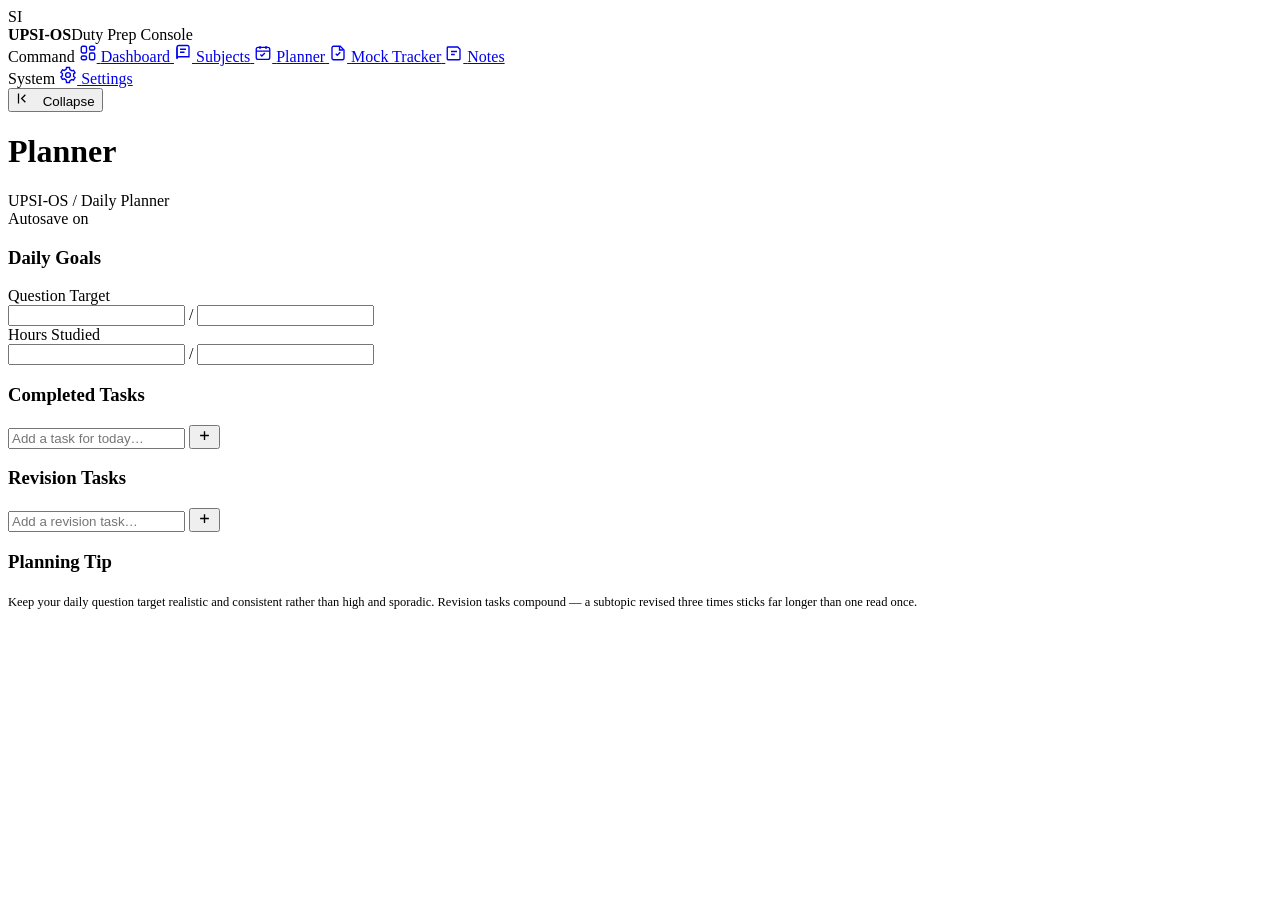
==== planner.html @ 26bcea8f "Add files via upload" ====
<!DOCTYPE html>
<html lang="en">
<head>
<meta charset="UTF-8" />
<meta name="viewport" content="width=device-width, initial-scale=1.0" />
<title>Planner · UPSI-OS</title>
<link rel="stylesheet" href="css/style.css" />
<link rel="stylesheet" href="css/planner.css" />
</head>
<body>

<div class="app-shell">

  <aside class="sidebar">
    <div class="brand">
      <div class="brand-mark">SI</div>
      <div class="brand-text"><strong>UPSI-OS</strong><span>Duty Prep Console</span></div>
    </div>

    <nav class="nav-group">
      <span class="nav-label">Command</span>
      <a class="nav-link" href="index.html">
        <span class="icon"><svg viewBox="0 0 24 24" width="18" height="18" fill="none" stroke="currentColor" stroke-width="1.8"><rect x="3" y="3" width="7" height="9" rx="2"/><rect x="14" y="3" width="7" height="5" rx="2"/><rect x="14" y="12" width="7" height="9" rx="2"/><rect x="3" y="16" width="7" height="5" rx="2"/></svg></span>
        <span>Dashboard</span>
      </a>
      <a class="nav-link" href="subjects.html">
        <span class="icon"><svg viewBox="0 0 24 24" width="18" height="18" fill="none" stroke="currentColor" stroke-width="1.8"><path d="M4 19.5A2.5 2.5 0 0 1 6.5 17H20V4a2 2 0 0 0-2-2H6.5A2.5 2.5 0 0 0 4 4.5v15Z"/><path d="M4 19.5V4.5"/><path d="M8 7h8M8 11h6"/></svg></span>
        <span>Subjects</span>
      </a>
      <a class="nav-link active" href="planner.html">
        <span class="icon"><svg viewBox="0 0 24 24" width="18" height="18" fill="none" stroke="currentColor" stroke-width="1.8"><rect x="3" y="4.5" width="18" height="16" rx="2.5"/><path d="M8 2.5v4M16 2.5v4M3 9.5h18"/><path d="m8.5 14 2 2 4-4"/></svg></span>
        <span>Planner</span>
      </a>
      <a class="nav-link" href="mock.html">
        <span class="icon"><svg viewBox="0 0 24 24" width="18" height="18" fill="none" stroke="currentColor" stroke-width="1.8"><path d="M4 19V5a2 2 0 0 1 2-2h9l5 5v11a2 2 0 0 1-2 2H6a2 2 0 0 1-2-2Z"/><path d="M14 3v5h5M9 13l2 2 4-4"/></svg></span>
        <span>Mock Tracker</span>
      </a>
      <a class="nav-link" href="notes.html">
        <span class="icon"><svg viewBox="0 0 24 24" width="18" height="18" fill="none" stroke="currentColor" stroke-width="1.8"><path d="M4 4h13l3 3v13a1 1 0 0 1-1 1H4a1 1 0 0 1-1-1V5a1 1 0 0 1 1-1Z"/><path d="M8 10h8M8 14h5"/></svg></span>
        <span>Notes</span>
      </a>
    </nav>

    <nav class="nav-group">
      <span class="nav-label">System</span>
      <a class="nav-link" href="settings.html">
        <span class="icon"><svg viewBox="0 0 24 24" width="18" height="18" fill="none" stroke="currentColor" stroke-width="1.8"><circle cx="12" cy="12" r="3.2"/><path d="M19.4 13.5a7.9 7.9 0 0 0 0-3l2-1.4-2-3.4-2.3.7a8 8 0 0 0-2.6-1.5L14 2h-4l-.5 2.4a8 8 0 0 0-2.6 1.5l-2.3-.7-2 3.4 2 1.4a7.9 7.9 0 0 0 0 3l-2 1.4 2 3.4 2.3-.7c.77.65 1.65 1.16 2.6 1.5L10 22h4l.5-2.4a8 8 0 0 0 2.6-1.5l2.3.7 2-3.4-2-1.4Z"/></svg></span>
        <span>Settings</span>
      </a>
    </nav>

    <div class="sidebar-footer">
      <button class="sidebar-collapse-btn">
        <svg viewBox="0 0 24 24" width="15" height="15" fill="none" stroke="currentColor" stroke-width="2"><path d="M15 18l-6-6 6-6M4 4v16"/></svg>
        <span class="collapse-label" style="margin-left:8px">Collapse</span>
      </button>
    </div>
  </aside>

  <header class="topbar">
    <div class="topbar-title">
      <h1>Planner</h1>
      <span class="breadcrumb" data-planner-date-label>UPSI-OS / Daily Planner</span>
    </div>
    <div class="topbar-actions">
      <span class="autosave-indicator" data-autosave-indicator><span class="dot"></span><span>Autosave on</span></span>
    </div>
  </header>

  <main class="main page-fade">

    <div class="date-strip" data-date-strip></div>

    <div class="grid planner-grid">

      <div class="flex-col gap-4">
        <div class="card">
          <div class="card-title"><h3>Daily Goals</h3></div>

          <div class="goal-row">
            <label>Question Target</label>
            <div class="goal-inputs">
              <input type="number" min="0" data-question-done />
              <span class="text-muted">/</span>
              <input type="number" min="0" data-question-target />
              <div class="goal-progress-mini">
                <div class="progress-track thin"><div class="progress-fill" data-question-progress style="width:0%"></div></div>
              </div>
            </div>
          </div>

          <div class="goal-row">
            <label>Hours Studied</label>
            <div class="goal-inputs">
              <input type="number" min="0" step="0.5" data-hour-done />
              <span class="text-muted">/</span>
              <input type="number" min="0" step="0.5" data-hour-target />
              <div class="goal-progress-mini">
                <div class="progress-track thin"><div class="progress-fill" data-hour-progress style="width:0%"></div></div>
              </div>
            </div>
          </div>
        </div>

        <div class="card">
          <div class="card-title"><h3>Completed Tasks</h3></div>
          <div class="task-list" data-task-list></div>
          <form class="add-task-row" data-add-task-form>
            <input type="text" placeholder="Add a task for today…" data-add-task-input />
            <button class="btn btn-primary btn-icon" type="submit">
              <svg viewBox="0 0 24 24" width="15" height="15" fill="none" stroke="currentColor" stroke-width="2.2"><path d="M12 5v14M5 12h14"/></svg>
            </button>
          </form>
        </div>
      </div>

      <div class="flex-col gap-4">
        <div class="card">
          <div class="card-title"><h3>Revision Tasks</h3></div>
          <div class="task-list" data-revision-task-list></div>
          <form class="add-task-row" data-add-revision-form>
            <input type="text" placeholder="Add a revision task…" data-add-revision-input />
            <button class="btn btn-primary btn-icon" type="submit">
              <svg viewBox="0 0 24 24" width="15" height="15" fill="none" stroke="currentColor" stroke-width="2.2"><path d="M12 5v14M5 12h14"/></svg>
            </button>
          </form>
        </div>

        <div class="card" style="border-left:3px solid var(--accent-gold)">
          <div class="card-title"><h3>Planning Tip</h3></div>
          <p class="text-secondary" style="font-size:12.5px;line-height:1.7">
            Keep your daily question target realistic and consistent rather than high and sporadic.
            Revision tasks compound — a subtopic revised three times sticks far longer than one read once.
          </p>
        </div>
      </div>

    </div>

  </main>

  <footer class="statusbar" data-statusbar></footer>

</div>

<script src="js/storage.js"></script>
<script src="js/app.js"></script>
<script src="js/planner.js"></script>
</body>
</html>
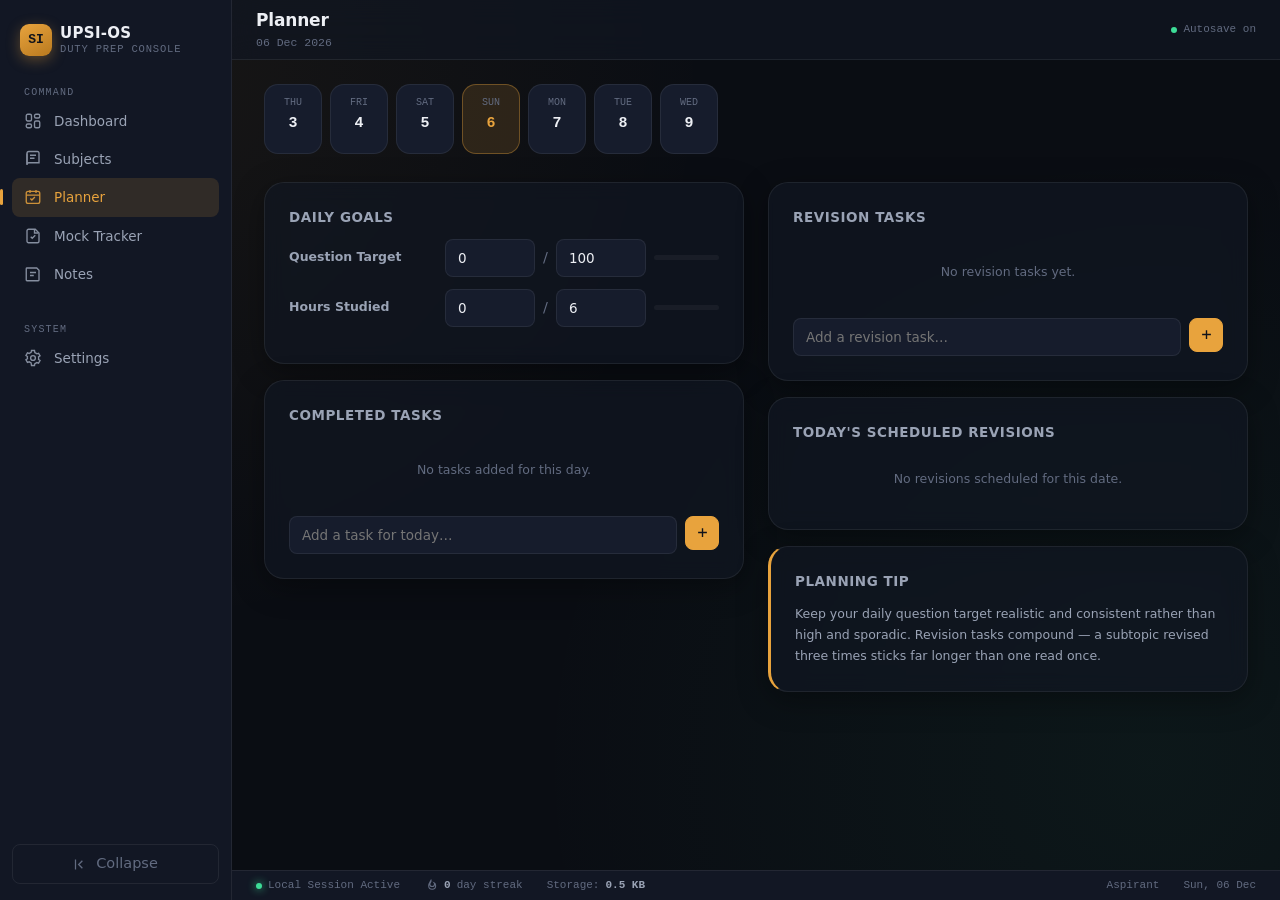
==== commit 33049411: "Add files via upload" ====
--- a/planner.html
+++ b/planner.html
@@ -126,6 +126,11 @@
           </form>
         </div>
 
+        <div class="card">
+          <div class="card-title"><h3>Today's Scheduled Revisions</h3></div>
+          <div class="revision-schedule-list" data-revision-schedule-list></div>
+        </div>
+
         <div class="card" style="border-left:3px solid var(--accent-gold)">
           <div class="card-title"><h3>Planning Tip</h3></div>
           <p class="text-secondary" style="font-size:12.5px;line-height:1.7">
--- a/css/style.css
+++ b/css/style.css
@@ -0,0 +1,697 @@
+/* ==========================================================================
+   UPSI-OS · style.css
+   Core design tokens, reset, shell layout (sidebar / topbar / statusbar)
+   and shared component primitives (cards, buttons, inputs, badges, modals).
+   Fonts are system-stack only by design — the app must run with zero
+   network access, so no external font/CDN requests are ever made.
+   ========================================================================== */
+
+/* ---------------------------------------------------------------------- */
+/* 1. Design tokens                                                       */
+/* ---------------------------------------------------------------------- */
+:root {
+  /* Surfaces */
+  --bg-base: #0a0d13;
+  --bg-base-alt: #0d1119;
+  --bg-panel: #121724;
+  --bg-panel-raised: #161c2c;
+  --bg-glass: rgba(18, 23, 36, 0.66);
+  --bg-glass-strong: rgba(22, 28, 44, 0.82);
+  --bg-hover: rgba(255, 255, 255, 0.045);
+  --bg-active: rgba(255, 255, 255, 0.07);
+
+  /* Borders */
+  --border: rgba(255, 255, 255, 0.07);
+  --border-strong: rgba(255, 255, 255, 0.14);
+  --border-accent: rgba(232, 163, 61, 0.35);
+
+  /* Accents — a duty-roster palette: gold for command/priority,
+     teal for progress/completion, blue for information, red for gaps. */
+  --accent-gold: #e8a33d;
+  --accent-gold-dim: rgba(232, 163, 61, 0.14);
+  --accent-teal: #3ddc97;
+  --accent-teal-dim: rgba(61, 220, 151, 0.14);
+  --accent-blue: #5ab8ff;
+  --accent-blue-dim: rgba(90, 184, 255, 0.14);
+  --accent-red: #e5484d;
+  --accent-red-dim: rgba(229, 72, 77, 0.14);
+  --accent-purple: #c792ea;
+  --accent-purple-dim: rgba(199, 146, 234, 0.14);
+
+  /* Text */
+  --text-primary: #edeff4;
+  --text-secondary: #9aa3b5;
+  --text-muted: #626b80;
+  --text-on-accent: #10131a;
+
+  /* Typography — system stacks only (offline-safe) */
+  --font-display: "Segoe UI Semibold", "Segoe UI", -apple-system, system-ui, "Helvetica Neue", Arial, sans-serif;
+  --font-body: -apple-system, "Segoe UI", system-ui, Roboto, "Helvetica Neue", Arial, sans-serif;
+  --font-mono: "Cascadia Code", "Consolas", "SFMono-Regular", Menlo, "Liberation Mono", monospace;
+
+  /* Radii / spacing */
+  --radius-sm: 8px;
+  --radius-md: 14px;
+  --radius-lg: 20px;
+  --radius-pill: 999px;
+
+  --space-1: 4px;
+  --space-2: 8px;
+  --space-3: 12px;
+  --space-4: 16px;
+  --space-5: 24px;
+  --space-6: 32px;
+  --space-7: 48px;
+
+  /* Motion */
+  --ease-out: cubic-bezier(0.16, 1, 0.3, 1);
+  --dur-fast: 120ms;
+  --dur-med: 220ms;
+  --dur-slow: 420ms;
+
+  /* Shell dimensions */
+  --sidebar-w: 232px;
+  --sidebar-w-collapsed: 72px;
+  --topbar-h: 60px;
+  --statusbar-h: 30px;
+
+  --shadow-card: 0 8px 30px rgba(0, 0, 0, 0.35);
+  --shadow-pop: 0 16px 48px rgba(0, 0, 0, 0.5);
+}
+
+[data-theme="light"] {
+  --bg-base: #f3f2ee;
+  --bg-base-alt: #eceae4;
+  --bg-panel: #ffffff;
+  --bg-panel-raised: #ffffff;
+  --bg-glass: rgba(255, 255, 255, 0.72);
+  --bg-glass-strong: rgba(255, 255, 255, 0.88);
+  --bg-hover: rgba(10, 13, 19, 0.04);
+  --bg-active: rgba(10, 13, 19, 0.07);
+  --border: rgba(10, 13, 19, 0.09);
+  --border-strong: rgba(10, 13, 19, 0.16);
+  --text-primary: #191c22;
+  --text-secondary: #565f72;
+  --text-muted: #8890a0;
+  --text-on-accent: #10131a;
+  --shadow-card: 0 8px 30px rgba(20, 20, 30, 0.08);
+  --shadow-pop: 0 16px 48px rgba(20, 20, 30, 0.14);
+}
+
+/* ---------------------------------------------------------------------- */
+/* 2. Reset                                                                */
+/* ---------------------------------------------------------------------- */
+*, *::before, *::after { box-sizing: border-box; }
+html, body { height: 100%; }
+body {
+  margin: 0;
+  background: var(--bg-base);
+  background-image:
+    radial-gradient(circle at 12% 8%, rgba(232, 163, 61, 0.06), transparent 40%),
+    radial-gradient(circle at 90% 85%, rgba(61, 220, 151, 0.05), transparent 45%);
+  background-attachment: fixed;
+  color: var(--text-primary);
+  font-family: var(--font-body);
+  font-size: 14.5px;
+  line-height: 1.5;
+  -webkit-font-smoothing: antialiased;
+  overflow: hidden;
+}
+h1, h2, h3, h4, h5 { font-family: var(--font-display); margin: 0; letter-spacing: -0.01em; }
+p { margin: 0; }
+ul, ol { margin: 0; padding: 0; list-style: none; }
+button { font: inherit; color: inherit; }
+input, textarea, select, button { font-family: var(--font-body); }
+a { color: inherit; text-decoration: none; }
+::selection { background: var(--accent-gold-dim); color: var(--text-primary); }
+
+/* Scrollbars */
+::-webkit-scrollbar { width: 9px; height: 9px; }
+::-webkit-scrollbar-track { background: transparent; }
+::-webkit-scrollbar-thumb { background: var(--border-strong); border-radius: var(--radius-pill); }
+::-webkit-scrollbar-thumb:hover { background: var(--text-muted); }
+
+/* Reduced motion */
+@media (prefers-reduced-motion: reduce) {
+  *, *::before, *::after { animation-duration: 0.001ms !important; transition-duration: 0.001ms !important; }
+}
+
+/* Visible keyboard focus everywhere */
+:focus-visible {
+  outline: 2px solid var(--accent-gold);
+  outline-offset: 2px;
+  border-radius: 4px;
+}
+
+/* ---------------------------------------------------------------------- */
+/* 3. App shell                                                           */
+/* ---------------------------------------------------------------------- */
+.app-shell {
+  display: grid;
+  grid-template-columns: var(--sidebar-w) 1fr;
+  grid-template-rows: var(--topbar-h) 1fr var(--statusbar-h);
+  grid-template-areas:
+    "sidebar topbar"
+    "sidebar main"
+    "sidebar statusbar";
+  height: 100vh;
+  width: 100vw;
+  transition: grid-template-columns var(--dur-med) var(--ease-out);
+}
+.app-shell.sidebar-collapsed { grid-template-columns: var(--sidebar-w-collapsed) 1fr; }
+
+/* --- Sidebar --- */
+.sidebar {
+  grid-area: sidebar;
+  background: var(--bg-panel);
+  border-right: 1px solid var(--border);
+  display: flex;
+  flex-direction: column;
+  padding: var(--space-4) var(--space-3);
+  overflow: hidden;
+}
+.brand {
+  display: flex;
+  align-items: center;
+  gap: var(--space-2);
+  padding: var(--space-2) var(--space-2) var(--space-5);
+  white-space: nowrap;
+}
+.brand-mark {
+  width: 32px; height: 32px; flex: none;
+  border-radius: 9px;
+  background: linear-gradient(150deg, var(--accent-gold), #b97a1f);
+  display: flex; align-items: center; justify-content: center;
+  font-family: var(--font-mono); font-weight: 700; font-size: 13px;
+  color: var(--text-on-accent);
+  box-shadow: 0 4px 14px rgba(232, 163, 61, 0.35);
+}
+.brand-text { display: flex; flex-direction: column; line-height: 1.15; overflow: hidden; }
+.brand-text strong { font-family: var(--font-display); font-size: 15px; letter-spacing: 0.02em; }
+.brand-text span { font-size: 10.5px; color: var(--text-muted); font-family: var(--font-mono); text-transform: uppercase; letter-spacing: 0.08em; }
+
+.nav-group { margin-bottom: var(--space-5); }
+.nav-label {
+  font-family: var(--font-mono);
+  font-size: 10px;
+  letter-spacing: 0.12em;
+  text-transform: uppercase;
+  color: var(--text-muted);
+  padding: 0 var(--space-3);
+  margin-bottom: var(--space-2);
+  white-space: nowrap;
+}
+.nav-link {
+  display: flex;
+  align-items: center;
+  gap: var(--space-3);
+  padding: 9px var(--space-3);
+  border-radius: var(--radius-sm);
+  color: var(--text-secondary);
+  cursor: pointer;
+  font-size: 13.5px;
+  font-weight: 500;
+  white-space: nowrap;
+  transition: background var(--dur-fast) var(--ease-out), color var(--dur-fast) var(--ease-out);
+  position: relative;
+}
+.nav-link .icon { flex: none; width: 18px; height: 18px; opacity: 0.85; }
+.nav-link:hover { background: var(--bg-hover); color: var(--text-primary); }
+.nav-link.active { background: var(--accent-gold-dim); color: var(--accent-gold); }
+.nav-link.active::before {
+  content: "";
+  position: absolute; left: -12px; top: 50%; transform: translateY(-50%);
+  width: 3px; height: 16px; border-radius: var(--radius-pill);
+  background: var(--accent-gold);
+}
+.sidebar-footer { margin-top: auto; }
+.sidebar-collapse-btn {
+  display: flex; align-items: center; justify-content: center;
+  width: 100%; padding: var(--space-2);
+  border: 1px solid var(--border); background: transparent;
+  border-radius: var(--radius-sm); color: var(--text-muted); cursor: pointer;
+  transition: all var(--dur-fast) var(--ease-out);
+}
+.sidebar-collapse-btn:hover { color: var(--text-primary); border-color: var(--border-strong); }
+
+.app-shell.sidebar-collapsed .brand-text,
+.app-shell.sidebar-collapsed .nav-label,
+.app-shell.sidebar-collapsed .nav-link span,
+.app-shell.sidebar-collapsed .collapse-label { display: none; }
+.app-shell.sidebar-collapsed .nav-link { justify-content: center; }
+.app-shell.sidebar-collapsed .brand { justify-content: center; padding-inline: 0; }
+
+/* --- Topbar --- */
+.topbar {
+  grid-area: topbar;
+  display: flex; align-items: center; justify-content: space-between;
+  padding: 0 var(--space-5);
+  border-bottom: 1px solid var(--border);
+  background: var(--bg-glass);
+  backdrop-filter: blur(14px);
+  -webkit-backdrop-filter: blur(14px);
+}
+.topbar-title { display: flex; flex-direction: column; }
+.topbar-title h1 { font-size: 17px; }
+.topbar-title .breadcrumb { font-size: 11.5px; color: var(--text-muted); font-family: var(--font-mono); }
+.topbar-actions { display: flex; align-items: center; gap: var(--space-3); }
+.topbar-search {
+  display: flex; align-items: center; gap: var(--space-2);
+  background: var(--bg-panel-raised);
+  border: 1px solid var(--border);
+  border-radius: var(--radius-pill);
+  padding: 7px 14px;
+  min-width: 220px;
+  color: var(--text-muted);
+  transition: border-color var(--dur-fast);
+}
+.topbar-search:focus-within { border-color: var(--border-accent); }
+.topbar-search input { background: none; border: none; outline: none; color: var(--text-primary); width: 100%; font-size: 13px; }
+.topbar-search svg { flex: none; opacity: 0.6; }
+
+/* --- Statusbar (signature element) --- */
+.statusbar {
+  grid-area: statusbar;
+  display: flex; align-items: center; justify-content: space-between;
+  padding: 0 var(--space-5);
+  background: var(--bg-panel);
+  border-top: 1px solid var(--border);
+  font-family: var(--font-mono);
+  font-size: 11px;
+  color: var(--text-muted);
+}
+.statusbar-group { display: flex; align-items: center; gap: var(--space-5); }
+.statusbar-item { display: flex; align-items: center; gap: 6px; }
+.statusbar-dot { width: 6px; height: 6px; border-radius: 50%; background: var(--accent-teal); box-shadow: 0 0 8px var(--accent-teal); }
+.statusbar-item strong { color: var(--text-secondary); font-weight: 600; }
+
+/* --- Main --- */
+.main {
+  grid-area: main;
+  overflow-y: auto;
+  padding: var(--space-5) var(--space-6) var(--space-7);
+}
+.page-fade { animation: fadeUp var(--dur-slow) var(--ease-out) both; }
+@keyframes fadeUp { from { opacity: 0; transform: translateY(8px); } to { opacity: 1; transform: translateY(0); } }
+
+/* ---------------------------------------------------------------------- */
+/* 4. Layout helpers                                                       */
+/* ---------------------------------------------------------------------- */
+.grid { display: grid; gap: var(--space-5); }
+.grid-2 { grid-template-columns: repeat(2, 1fr); }
+.grid-3 { grid-template-columns: repeat(3, 1fr); }
+.grid-4 { grid-template-columns: repeat(4, 1fr); }
+.flex { display: flex; }
+.flex-col { display: flex; flex-direction: column; }
+.items-center { align-items: center; }
+.justify-between { justify-content: space-between; }
+.gap-2 { gap: var(--space-2); }
+.gap-3 { gap: var(--space-3); }
+.gap-4 { gap: var(--space-4); }
+.section { margin-bottom: var(--space-6); }
+.section-head { display: flex; align-items: baseline; justify-content: space-between; margin-bottom: var(--space-4); }
+.section-head h2 { font-size: 15.5px; }
+.section-head .hint { font-size: 11.5px; color: var(--text-muted); font-family: var(--font-mono); }
+.eyebrow {
+  font-family: var(--font-mono); font-size: 10.5px; letter-spacing: 0.1em; text-transform: uppercase;
+  color: var(--accent-gold); margin-bottom: var(--space-2); display: block;
+}
+
+/* ---------------------------------------------------------------------- */
+/* 5. Cards                                                                 */
+/* ---------------------------------------------------------------------- */
+.card {
+  background: var(--bg-glass);
+  border: 1px solid var(--border);
+  border-radius: var(--radius-lg);
+  padding: var(--space-5);
+  backdrop-filter: blur(10px);
+  -webkit-backdrop-filter: blur(10px);
+  box-shadow: var(--shadow-card);
+  transition: transform var(--dur-med) var(--ease-out), border-color var(--dur-med) var(--ease-out);
+}
+.card:hover { border-color: var(--border-strong); }
+.card.lift:hover { transform: translateY(-3px); }
+.card-compact { padding: var(--space-4); }
+.card-title { display: flex; align-items: center; justify-content: space-between; margin-bottom: var(--space-3); }
+.card-title h3 { font-size: 13.5px; color: var(--text-secondary); font-weight: 600; text-transform: uppercase; letter-spacing: 0.04em; }
+
+.stat-card { display: flex; flex-direction: column; gap: 6px; }
+.stat-card .stat-value { font-family: var(--font-mono); font-size: 30px; font-weight: 700; letter-spacing: -0.02em; }
+.stat-card .stat-label { font-size: 12px; color: var(--text-muted); }
+.stat-card .stat-delta { font-size: 11.5px; font-family: var(--font-mono); }
+.stat-delta.up { color: var(--accent-teal); }
+.stat-delta.down { color: var(--accent-red); }
+
+/* ---------------------------------------------------------------------- */
+/* 6. Buttons                                                               */
+/* ---------------------------------------------------------------------- */
+.btn {
+  display: inline-flex; align-items: center; justify-content: center; gap: 8px;
+  padding: 9px 16px;
+  border-radius: var(--radius-sm);
+  border: 1px solid var(--border);
+  background: var(--bg-panel-raised);
+  color: var(--text-primary);
+  font-size: 13px; font-weight: 600;
+  cursor: pointer;
+  transition: all var(--dur-fast) var(--ease-out);
+}
+.btn:hover { border-color: var(--border-strong); background: var(--bg-hover); transform: translateY(-1px); }
+.btn:active { transform: translateY(0); }
+.btn-primary { background: var(--accent-gold); border-color: var(--accent-gold); color: var(--text-on-accent); }
+.btn-primary:hover { background: #f2ae48; box-shadow: 0 6px 18px rgba(232, 163, 61, 0.3); }
+.btn-ghost { background: transparent; border-color: transparent; }
+.btn-ghost:hover { background: var(--bg-hover); }
+.btn-danger { background: var(--accent-red-dim); border-color: rgba(229,72,77,0.3); color: var(--accent-red); }
+.btn-danger:hover { background: rgba(229,72,77,0.22); }
+.btn-sm { padding: 6px 12px; font-size: 12px; }
+.btn-icon { width: 34px; height: 34px; padding: 0; border-radius: var(--radius-sm); }
+.btn:disabled { opacity: 0.45; cursor: not-allowed; transform: none; }
+
+/* ---------------------------------------------------------------------- */
+/* 7. Forms                                                                 */
+/* ---------------------------------------------------------------------- */
+.field { display: flex; flex-direction: column; gap: 6px; margin-bottom: var(--space-4); }
+.field label { font-size: 12px; color: var(--text-secondary); font-weight: 600; }
+.field .field-hint { font-size: 11px; color: var(--text-muted); }
+input[type="text"], input[type="number"], input[type="date"], input[type="search"], textarea, select {
+  background: var(--bg-panel-raised);
+  border: 1px solid var(--border);
+  border-radius: var(--radius-sm);
+  padding: 10px 12px;
+  color: var(--text-primary);
+  font-size: 13.5px;
+  outline: none;
+  transition: border-color var(--dur-fast) var(--ease-out);
+  width: 100%;
+}
+textarea { resize: vertical; min-height: 90px; font-family: var(--font-body); line-height: 1.6; }
+input:focus, textarea:focus, select:focus { border-color: var(--accent-gold); }
+input[type="checkbox"] {
+  appearance: none; width: 18px; height: 18px; border-radius: 5px;
+  border: 1.5px solid var(--border-strong); background: var(--bg-panel-raised);
+  cursor: pointer; display: inline-flex; align-items: center; justify-content: center;
+  transition: all var(--dur-fast) var(--ease-out); flex: none;
+}
+input[type="checkbox"]:checked { background: var(--accent-teal); border-color: var(--accent-teal); }
+input[type="checkbox"]:checked::after {
+  content: ""; width: 5px; height: 9px; border: solid var(--text-on-accent); border-width: 0 2px 2px 0;
+  transform: rotate(45deg) translate(-1px, -1px);
+}
+input[type="range"] { -webkit-appearance: none; height: 4px; background: var(--border-strong); border-radius: var(--radius-pill); }
+input[type="range"]::-webkit-slider-thumb {
+  -webkit-appearance: none; width: 16px; height: 16px; border-radius: 50%;
+  background: var(--accent-gold); cursor: pointer; box-shadow: 0 0 0 4px var(--accent-gold-dim);
+}
+select { appearance: none; cursor: pointer; }
+
+/* ---------------------------------------------------------------------- */
+/* 8. Badges / pills / progress                                            */
+/* ---------------------------------------------------------------------- */
+.badge {
+  display: inline-flex; align-items: center; gap: 5px;
+  padding: 3px 10px; border-radius: var(--radius-pill);
+  font-size: 10.5px; font-weight: 700; letter-spacing: 0.03em; text-transform: uppercase;
+  font-family: var(--font-mono);
+}
+.badge-high { background: var(--accent-red-dim); color: var(--accent-red); }
+.badge-medium { background: var(--accent-gold-dim); color: var(--accent-gold); }
+.badge-low { background: var(--accent-blue-dim); color: var(--accent-blue); }
+.badge-done { background: var(--accent-teal-dim); color: var(--accent-teal); }
+.badge-neutral { background: var(--bg-hover); color: var(--text-muted); }
+
+.progress-track {
+  width: 100%; height: 8px; border-radius: var(--radius-pill);
+  background: var(--bg-hover); overflow: hidden; position: relative;
+}
+.progress-fill {
+  height: 100%; border-radius: var(--radius-pill);
+  background: linear-gradient(90deg, var(--accent-gold), var(--accent-teal));
+  transition: width var(--dur-slow) var(--ease-out);
+}
+.progress-track.thin { height: 5px; }
+
+/* ---------------------------------------------------------------------- */
+/* 9. Modal / toast                                                        */
+/* ---------------------------------------------------------------------- */
+.modal-overlay {
+  position: fixed; inset: 0; background: rgba(6, 8, 12, 0.6);
+  backdrop-filter: blur(4px);
+  display: flex; align-items: center; justify-content: center;
+  z-index: 200; opacity: 0; pointer-events: none;
+  transition: opacity var(--dur-med) var(--ease-out);
+}
+.modal-overlay.open { opacity: 1; pointer-events: auto; }
+.modal {
+  background: var(--bg-panel-raised); border: 1px solid var(--border-strong);
+  border-radius: var(--radius-lg); box-shadow: var(--shadow-pop);
+  width: min(520px, 90vw); max-height: 85vh; overflow-y: auto;
+  padding: var(--space-5);
+  transform: translateY(12px) scale(0.98); transition: transform var(--dur-med) var(--ease-out);
+}
+.modal-overlay.open .modal { transform: translateY(0) scale(1); }
+.modal-head { display: flex; align-items: center; justify-content: space-between; margin-bottom: var(--space-4); }
+.modal-head h3 { font-size: 16px; }
+
+.toast-stack { position: fixed; bottom: calc(var(--statusbar-h) + 16px); right: 20px; display: flex; flex-direction: column; gap: 8px; z-index: 300; }
+.toast {
+  background: var(--bg-panel-raised); border: 1px solid var(--border-strong);
+  border-left: 3px solid var(--accent-teal); border-radius: var(--radius-sm);
+  padding: 10px 16px; font-size: 12.5px; box-shadow: var(--shadow-pop);
+  animation: toastIn var(--dur-med) var(--ease-out) both;
+}
+.toast.error { border-left-color: var(--accent-red); }
+@keyframes toastIn { from { opacity: 0; transform: translateX(16px); } to { opacity: 1; transform: translateX(0); } }
+
+/* ---------------------------------------------------------------------- */
+/* 10. Empty states                                                         */
+/* ---------------------------------------------------------------------- */
+.empty-state {
+  display: flex; flex-direction: column; align-items: center; justify-content: center;
+  text-align: center; padding: var(--space-7) var(--space-4); color: var(--text-muted);
+}
+.empty-state .icon { opacity: 0.4; margin-bottom: var(--space-3); }
+.empty-state h4 { color: var(--text-secondary); font-size: 14px; margin-bottom: 4px; }
+.empty-state p { font-size: 12.5px; max-width: 320px; }
+
+/* ---------------------------------------------------------------------- */
+/* 11. Utility                                                              */
+/* ---------------------------------------------------------------------- */
+.text-muted { color: var(--text-muted); }
+.text-secondary { color: var(--text-secondary); }
+.mono { font-family: var(--font-mono); }
+.divider { height: 1px; background: var(--border); border: none; margin: var(--space-4) 0; }
+.chip {
+  display: inline-flex; align-items: center; gap: 6px; padding: 5px 12px;
+  border-radius: var(--radius-pill); border: 1px solid var(--border); font-size: 11.5px;
+  background: var(--bg-panel-raised); cursor: pointer; transition: all var(--dur-fast);
+}
+.chip:hover { border-color: var(--border-strong); }
+.chip.active { background: var(--accent-gold-dim); border-color: var(--border-accent); color: var(--accent-gold); }
+
+/* ---------------------------------------------------------------------- */
+/* 12. Responsive                                                          */
+/* ---------------------------------------------------------------------- */
+@media (max-width: 1100px) {
+  .grid-4 { grid-template-columns: repeat(2, 1fr); }
+  .grid-3 { grid-template-columns: repeat(2, 1fr); }
+}
+@media (max-width: 860px) {
+  :root { --sidebar-w: 72px; }
+  .brand-text, .nav-label, .nav-link span, .collapse-label { display: none; }
+  .nav-link { justify-content: center; }
+  .brand { justify-content: center; padding-inline: 0; }
+  .grid-2, .grid-3, .grid-4 { grid-template-columns: 1fr; }
+  .topbar-search { min-width: 140px; }
+}
+
+/* ---------------------------------------------------------------------- */
+/* 13. Notes page                                                          */
+/* ---------------------------------------------------------------------- */
+.notes-layout {
+  display: grid;
+  grid-template-columns: 300px 1fr;
+  gap: var(--space-5);
+  height: calc(100vh - var(--topbar-h) - var(--statusbar-h) - var(--space-5) * 2 - var(--space-7));
+  min-height: 480px;
+}
+.notes-list-panel { display: flex; flex-direction: column; overflow: hidden; padding: var(--space-4); }
+.notes-list { overflow-y: auto; display: flex; flex-direction: column; gap: 6px; margin-top: var(--space-3); flex: 1; }
+.note-list-item {
+  padding: 10px 12px; border-radius: var(--radius-sm); cursor: pointer;
+  border: 1px solid transparent; transition: all var(--dur-fast) var(--ease-out);
+}
+.note-list-item:hover { background: var(--bg-hover); }
+.note-list-item.active { background: var(--accent-gold-dim); border-color: var(--border-accent); }
+.note-list-item h5 { font-size: 12.5px; margin-bottom: 3px; white-space: nowrap; overflow: hidden; text-overflow: ellipsis; }
+.note-list-item p { font-size: 11px; color: var(--text-muted); white-space: nowrap; overflow: hidden; text-overflow: ellipsis; }
+.note-list-item .meta { display: flex; align-items: center; justify-content: space-between; margin-top: 6px; }
+.note-list-item .meta time { font-size: 10px; color: var(--text-muted); font-family: var(--font-mono); }
+
+.notes-editor-panel { display: flex; flex-direction: column; padding: var(--space-5); overflow: hidden; }
+.notes-editor-head { display: flex; align-items: center; gap: var(--space-3); margin-bottom: var(--space-3); }
+.notes-editor-head input[type="text"] { font-family: var(--font-display); font-size: 17px; font-weight: 600; border: none; background: none; padding: 6px 0; }
+.notes-editor-head input[type="text"]:focus { border: none; }
+.notes-toolbar { display: flex; align-items: center; gap: 6px; padding: 8px 0; border-bottom: 1px solid var(--border); margin-bottom: var(--space-3); }
+.notes-toolbar button {
+  width: 30px; height: 30px; border-radius: 6px; border: 1px solid transparent; background: transparent;
+  color: var(--text-secondary); cursor: pointer; font-weight: 700; font-size: 13px; display: flex; align-items: center; justify-content: center;
+  transition: all var(--dur-fast);
+}
+.notes-toolbar button:hover { background: var(--bg-hover); color: var(--text-primary); }
+.notes-toolbar button.active { background: var(--accent-gold-dim); color: var(--accent-gold); }
+.notes-toolbar .sep { width: 1px; height: 18px; background: var(--border); margin: 0 4px; }
+.note-body {
+  flex: 1; outline: none; overflow-y: auto; font-size: 13.5px; line-height: 1.75;
+  padding-right: 4px;
+}
+.note-body:empty::before { content: attr(data-placeholder); color: var(--text-muted); }
+.note-body b, .note-body strong { color: var(--text-primary); }
+.note-body ul { list-style: disc; padding-left: 22px; margin: 8px 0; }
+.note-body ul li { display: list-item; }
+
+@media (max-width: 900px) {
+  .notes-layout { grid-template-columns: 1fr; height: auto; }
+  .notes-list-panel { max-height: 260px; }
+}
+
+/* ---------------------------------------------------------------------- */
+/* 14. Settings page                                                       */
+/* ---------------------------------------------------------------------- */
+.settings-layout { grid-template-columns: 240px 1fr; align-items: start; }
+.settings-nav { display: flex; flex-direction: column; gap: 4px; padding: var(--space-3); position: sticky; top: 0; }
+.settings-nav button {
+  text-align: left; padding: 9px 12px; border-radius: var(--radius-sm); border: none;
+  background: transparent; color: var(--text-secondary); cursor: pointer; font-size: 13px; font-weight: 500;
+  transition: all var(--dur-fast);
+}
+.settings-nav button:hover { background: var(--bg-hover); color: var(--text-primary); }
+.settings-nav button.active { background: var(--accent-gold-dim); color: var(--accent-gold); }
+.settings-panel { display: none; }
+.settings-panel.active { display: block; animation: fadeUp var(--dur-med) var(--ease-out) both; }
+.settings-row { display: flex; align-items: center; justify-content: space-between; padding: var(--space-4) 0; border-bottom: 1px solid var(--border); gap: var(--space-4); }
+.settings-row:last-child { border-bottom: none; }
+.settings-row-text h4 { font-size: 13.5px; margin-bottom: 3px; }
+.settings-row-text p { font-size: 12px; color: var(--text-muted); max-width: 380px; }
+.theme-toggle { display: flex; gap: 8px; }
+.theme-option {
+  width: 56px; height: 40px; border-radius: 10px; cursor: pointer; border: 2px solid var(--border);
+  display: flex; align-items: center; justify-content: center; transition: all var(--dur-fast);
+}
+.theme-option.active { border-color: var(--accent-gold); }
+.theme-option.dark-swatch { background: linear-gradient(135deg, #11151f, #1c2233); }
+.theme-option.light-swatch { background: linear-gradient(135deg, #f3f2ee, #ffffff); }
+.storage-bar-wrap { margin-top: var(--space-4); }
+.storage-breakdown { display: flex; flex-direction: column; gap: 8px; margin-top: var(--space-4); }
+.storage-breakdown-row { display: flex; align-items: center; justify-content: space-between; font-size: 12px; }
+.storage-breakdown-row .key-dot { width: 8px; height: 8px; border-radius: 50%; display: inline-block; margin-right: 8px; }
+.danger-zone { border: 1px solid rgba(229,72,77,0.3); background: rgba(229,72,77,0.04); }
+
+@media (max-width: 900px) {
+  .settings-layout { grid-template-columns: 1fr; }
+  .settings-nav { flex-direction: row; overflow-x: auto; position: static; }
+}
+
+/* ---------------------------------------------------------------------- */
+/* 15. Subjects page - manage subject/topic/subtopic CRUD                  */
+/* ---------------------------------------------------------------------- */
+.color-swatch-row { display: flex; flex-wrap: wrap; gap: 10px; }
+.color-swatch {
+  width: 32px; height: 32px; border-radius: 50%; cursor: pointer;
+  border: 2px solid transparent; box-shadow: inset 0 0 0 2px rgba(0,0,0,0.15);
+  transition: all var(--dur-fast) var(--ease-out);
+}
+.color-swatch.selected { border-color: var(--text-primary); transform: scale(1.12); }
+
+.subject-progress-head-row { display: flex; align-items: center; justify-content: space-between; margin-bottom: 8px; gap: var(--space-3); }
+.subject-progress-actions { display: flex; align-items: center; gap: 8px; flex: none; }
+
+.add-subtopic-row { display: flex; gap: 8px; margin-top: 8px; }
+.add-subtopic-row input { flex: 1; padding: 7px 10px; font-size: 12.5px; }
+.add-subtopic-row button { flex: none; }
+
+.topic-card-head-actions { display: flex; align-items: center; gap: 4px; }
+
+/* ---------------------------------------------------------------------- */
+/* 16. Revision scheduling — new feature for date tracking                 */
+/* ---------------------------------------------------------------------- */
+.subtopic-overdue {
+  border-color: rgba(229, 72, 77, 0.4) !important;
+  background: rgba(229, 72, 77, 0.04) !important;
+}
+.subtopic-overdue .revision-date-input {
+  border-color: var(--accent-red) !important;
+}
+
+.revision-date-input {
+  min-width: 0;
+  font-family: var(--font-mono);
+  font-size: 11px;
+  padding: 4px 6px;
+  height: 26px;
+  background: var(--bg-panel);
+  border: 1px solid var(--border);
+  border-radius: var(--radius-sm);
+  color: var(--text-primary);
+  outline: none;
+  transition: border-color var(--dur-fast);
+}
+.revision-date-input:focus {
+  border-color: var(--accent-gold);
+}
+
+.revision-row.overdue {
+  border-left: 3px solid var(--accent-red);
+  margin-bottom: 6px;
+}
+.revision-row.overdue span:first-child {
+  color: var(--accent-red);
+}
+
+.revision-schedule-list .task-row {
+  display: flex;
+  align-items: center;
+  gap: 10px;
+  padding: 8px 10px;
+  border-radius: var(--radius-sm);
+  background: var(--bg-panel-raised);
+  border: 1px solid var(--border);
+}
+
+/* ---------------------------------------------------------------------- */
+/* 17. Collapsible topics                                                   */
+/* ---------------------------------------------------------------------- */
+.topic-header {
+  cursor: pointer;
+  user-select: none;
+  -webkit-user-select: none;
+}
+.topic-header .chevron {
+  flex: none;
+  color: var(--text-muted);
+  transition: transform var(--dur-med) var(--ease-out);
+}
+.topic-header .chevron.open {
+  transform: rotate(180deg);
+}
+.topic-body {
+  overflow: hidden;
+  max-height: 2000px;
+  opacity: 1;
+  transition: max-height var(--dur-med) var(--ease-out),
+              opacity var(--dur-med) var(--ease-out),
+              padding-top var(--dur-med) var(--ease-out),
+              padding-bottom var(--dur-med) var(--ease-out),
+              margin-top var(--dur-med) var(--ease-out),
+              margin-bottom var(--dur-med) var(--ease-out);
+}
+.topic-body.collapsed {
+  max-height: 0;
+  opacity: 0;
+  padding-top: 0 !important;
+  padding-bottom: 0 !important;
+  margin-top: 0 !important;
+  margin-bottom: 0 !important;
+  pointer-events: none;
+}
--- a/css/planner.css
+++ b/css/planner.css
@@ -0,0 +1,53 @@
+/* ==========================================================================
+   UPSI-OS · planner.css
+   ========================================================================== */
+
+.date-strip {
+  display: flex; align-items: center; gap: var(--space-2);
+  margin-bottom: var(--space-5); overflow-x: auto; padding-bottom: 4px;
+}
+.date-chip {
+  flex: none; display: flex; flex-direction: column; align-items: center; gap: 3px;
+  padding: 10px 16px; border-radius: var(--radius-md);
+  background: var(--bg-panel-raised); border: 1px solid var(--border);
+  cursor: pointer; transition: all var(--dur-fast) var(--ease-out); min-width: 58px;
+}
+.date-chip:hover { border-color: var(--border-strong); }
+.date-chip.active { background: var(--accent-gold-dim); border-color: var(--border-accent); }
+.date-chip .dow { font-size: 10px; color: var(--text-muted); font-family: var(--font-mono); text-transform: uppercase; }
+.date-chip .dnum { font-size: 15px; font-weight: 700; font-family: var(--font-mono); }
+.date-chip.active .dnum { color: var(--accent-gold); }
+.date-chip .marker { width: 4px; height: 4px; border-radius: 50%; background: var(--accent-teal); opacity: 0; }
+.date-chip.has-data .marker { opacity: 1; }
+
+.planner-grid { grid-template-columns: 1fr 1fr; align-items: start; }
+
+.goal-row { display: flex; align-items: center; gap: var(--space-4); margin-bottom: var(--space-3); }
+.goal-row label { flex: 0 0 140px; font-size: 12.5px; color: var(--text-secondary); font-weight: 600; }
+.goal-row .goal-inputs { display: flex; align-items: center; gap: 8px; flex: 1; }
+.goal-row input[type="number"] { max-width: 90px; }
+.goal-progress-mini { flex: 1; }
+
+.task-list { display: flex; flex-direction: column; gap: 8px; margin-top: var(--space-3); }
+.task-row {
+  display: flex; align-items: center; gap: 10px;
+  padding: 10px 12px; border-radius: var(--radius-sm);
+  background: var(--bg-panel-raised); border: 1px solid var(--border);
+}
+.task-row.done .task-text { text-decoration: line-through; color: var(--text-muted); }
+.task-text { flex: 1; font-size: 13px; background: none; border: none; color: var(--text-primary); outline: none; }
+.task-row.revision { border-left: 3px solid var(--accent-blue); }
+.add-task-row { display: flex; gap: 8px; margin-top: var(--space-3); }
+.add-task-row input { flex: 1; }
+
+.autosave-indicator {
+  display: inline-flex; align-items: center; gap: 6px;
+  font-size: 11px; color: var(--text-muted); font-family: var(--font-mono);
+}
+.autosave-indicator .dot { width: 6px; height: 6px; border-radius: 50%; background: var(--accent-teal); transition: opacity var(--dur-fast); }
+.autosave-indicator.saving .dot { background: var(--accent-gold); animation: pulse 1s ease-in-out infinite; }
+@keyframes pulse { 0%, 100% { opacity: 1; } 50% { opacity: 0.35; } }
+
+@media (max-width: 1100px) {
+  .planner-grid { grid-template-columns: 1fr; }
+}
